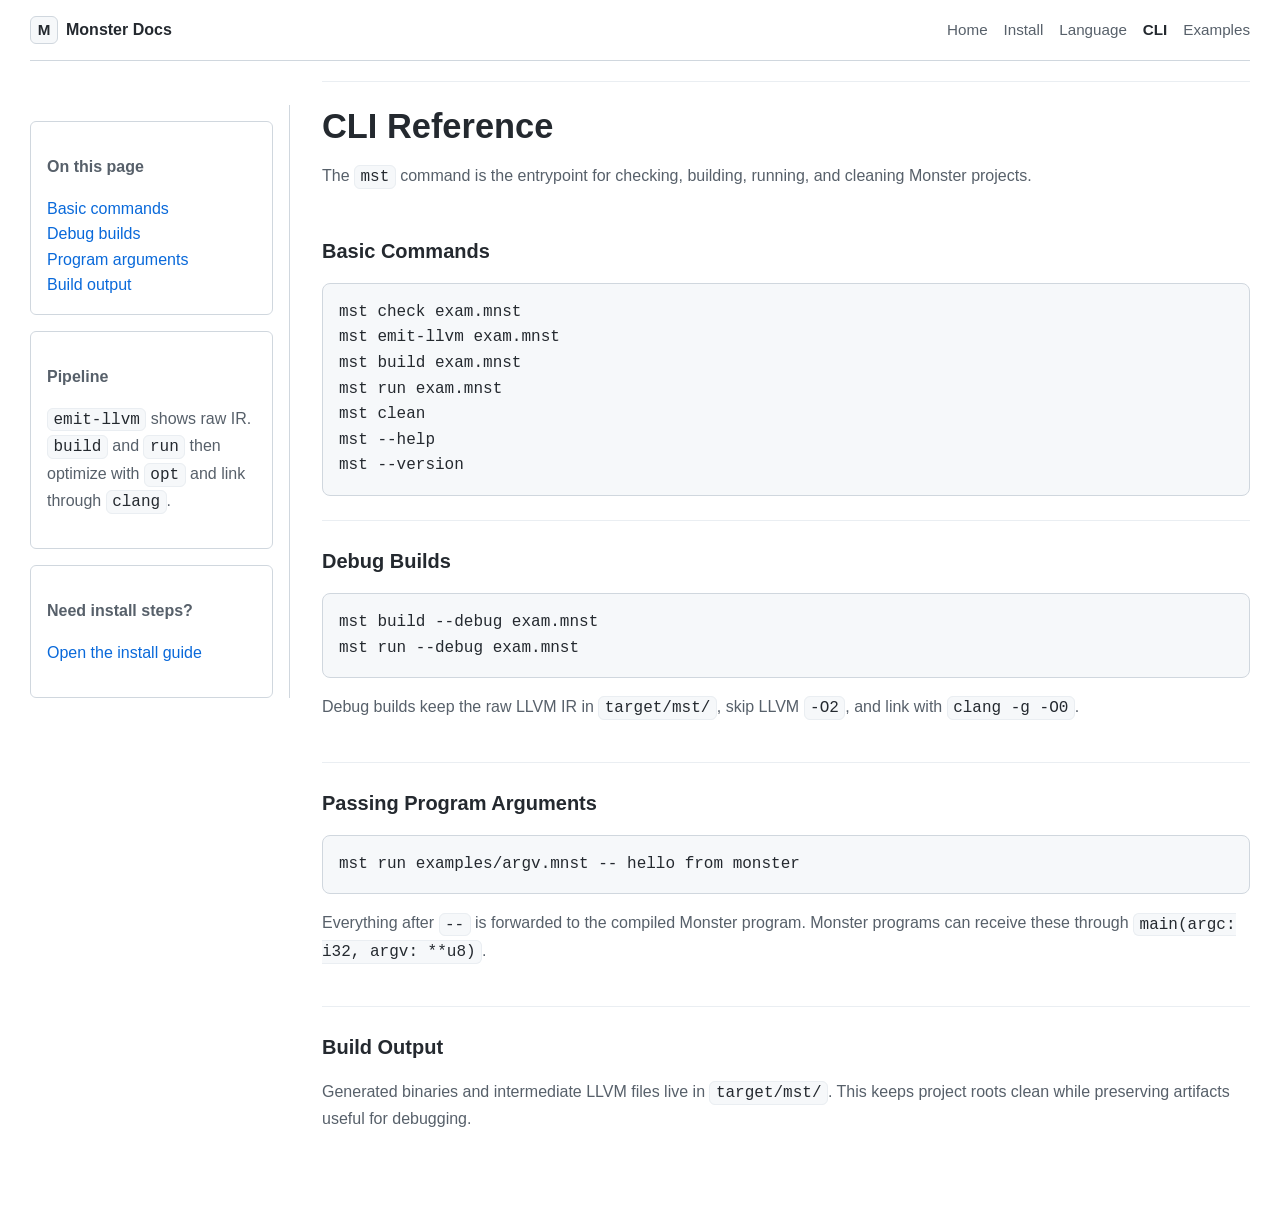
==== docs/cli.html @ 156e389d "Restyle docs to a rustdoc-inspired reference layout" ====
<!doctype html>
<html lang="en">
  <head>
    <meta charset="utf-8">
    <meta name="viewport" content="width=device-width, initial-scale=1">
    <title>CLI · Monster Docs</title>
    <link rel="stylesheet" href="./styles.css">
  </head>
  <body>
    <div class="site-shell">
      <header class="topbar">
        <a class="brand" href="./index.html">
          <span class="brand-mark">M</span>
          <span>Monster Docs</span>
        </a>
        <nav class="nav" aria-label="Primary">
          <a href="./index.html">Home</a>
          <a href="./install.html">Install</a>
          <a href="./language.html">Language</a>
          <a aria-current="page" href="./cli.html">CLI</a>
          <a href="./examples.html">Examples</a>
        </nav>
      </header>

      <main class="layout">
        <div>
          <section class="page-header">
            <h1>CLI Reference</h1>
            <p>The <code>mst</code> command is the entrypoint for checking, building, running, and cleaning Monster projects.</p>
          </section>

          <section class="section" id="basic">
            <h2>Basic Commands</h2>
            <pre><code>mst check exam.mnst
mst emit-llvm exam.mnst
mst build exam.mnst
mst run exam.mnst
mst clean
mst --help
mst --version</code></pre>
          </section>

          <section class="section" id="debug">
            <h2>Debug Builds</h2>
            <pre><code>mst build --debug exam.mnst
mst run --debug exam.mnst</code></pre>
            <p>
              Debug builds keep the raw LLVM IR in <code>target/mst/</code>, skip LLVM <code>-O2</code>,
              and link with <code>clang -g -O0</code>.
            </p>
          </section>

          <section class="section" id="args">
            <h2>Passing Program Arguments</h2>
            <pre><code>mst run examples/argv.mnst -- hello from monster</code></pre>
            <p>
              Everything after <code>--</code> is forwarded to the compiled Monster program. Monster
              programs can receive these through <code>main(argc: i32, argv: **u8)</code>.
            </p>
          </section>

          <section class="section" id="output">
            <h2>Build Output</h2>
            <p>
              Generated binaries and intermediate LLVM files live in <code>target/mst/</code>.
              This keeps project roots clean while preserving artifacts useful for debugging.
            </p>
          </section>
        </div>

        <aside class="sidebar">
          <div class="note">
            <p><strong>On this page</strong></p>
            <ul class="toc-list">
              <li><a href="#basic">Basic commands</a></li>
              <li><a href="#debug">Debug builds</a></li>
              <li><a href="#args">Program arguments</a></li>
              <li><a href="#output">Build output</a></li>
            </ul>
          </div>
          <div class="note">
            <p><strong>Pipeline</strong></p>
            <p><code>emit-llvm</code> shows raw IR. <code>build</code> and <code>run</code> then optimize with <code>opt</code> and link through <code>clang</code>.</p>
          </div>
          <div class="note">
            <p><strong>Need install steps?</strong></p>
            <p><a href="./install.html">Open the install guide</a></p>
          </div>
        </aside>
      </main>
    </div>
  </body>
</html>
---- docs/styles.css ----
:root {
  --bg: #ffffff;
  --text: #24292f;
  --muted: #57606a;
  --line: #d0d7de;
  --line-soft: #eaeef2;
  --link: #0969da;
  --surface: #f6f8fa;
  --code-bg: #f6f8fa;
  --code-text: #24292f;
}

* {
  box-sizing: border-box;
}

html {
  scroll-behavior: smooth;
}

body {
  margin: 0;
  background: var(--bg);
  color: var(--text);
  font-family: -apple-system, BlinkMacSystemFont, "Segoe UI", Helvetica, Arial, sans-serif;
  line-height: 1.6;
}

a {
  color: var(--link);
  text-decoration: none;
}

a:hover {
  text-decoration: underline;
}

code,
pre {
  font-family: ui-monospace, SFMono-Regular, SFMono-Regular, Menlo, Consolas, "Liberation Mono", monospace;
}

code {
  padding: 0.12rem 0.34rem;
  background: var(--code-bg);
  border: 1px solid var(--line-soft);
  border-radius: 6px;
  color: var(--code-text);
}

pre {
  margin: 1rem 0 0;
  padding: 1rem;
  overflow-x: auto;
  background: var(--code-bg);
  border: 1px solid var(--line);
  border-radius: 8px;
  color: var(--code-text);
}

pre code {
  padding: 0;
  border: 0;
  background: transparent;
}

.site-shell {
  width: min(1220px, calc(100% - 2rem));
  margin: 0 auto;
  padding: 0 0 3rem;
}

.topbar {
  display: flex;
  flex-wrap: wrap;
  align-items: center;
  justify-content: space-between;
  gap: 1rem;
  padding: 1rem 0;
  border-bottom: 1px solid var(--line);
}

.brand {
  display: inline-flex;
  align-items: center;
  gap: 0.5rem;
  color: var(--text);
  font-weight: 600;
}

.brand-mark {
  display: inline-flex;
  align-items: center;
  justify-content: center;
  width: 1.75rem;
  height: 1.75rem;
  border: 1px solid var(--line);
  border-radius: 6px;
  background: var(--surface);
  font-size: 0.95rem;
}

.nav {
  display: flex;
  flex-wrap: wrap;
  gap: 1rem;
}

.nav a {
  color: var(--muted);
  font-size: 0.95rem;
}

.nav a[aria-current="page"] {
  color: var(--text);
  font-weight: 600;
}

.page-header,
.section {
  margin-top: 0;
  padding: 1.5rem 0;
  border: 0;
  border-top: 1px solid var(--line-soft);
  background: transparent;
}

.note,
.card,
.feature {
  margin-top: 1rem;
  padding: 1rem;
  border: 1px solid var(--line);
  border-radius: 6px;
  background: #fff;
}

.page-header h1 {
  margin: 0;
  font-size: 2.15rem;
  line-height: 1.2;
}

.page-header p,
.section p,
.section li,
.card p,
.feature p,
.note p {
  color: var(--muted);
}

.eyebrow {
  display: inline-block;
  margin-bottom: 0.75rem;
  color: var(--muted);
  font-size: 0.9rem;
  font-weight: 600;
  text-transform: uppercase;
  letter-spacing: 0.04em;
}

.section h2 {
  margin: 0;
  font-size: 1.25rem;
}

.panel-list,
.feature-grid,
.card-grid,
.doc-grid,
.link-list,
.toc-list {
  margin: 0;
  padding: 0;
  list-style: none;
}

.panel-list li,
.link-list li,
.toc-list li {
  color: var(--muted);
}

.doc-grid,
.feature-grid,
.card-grid {
  display: grid;
  gap: 1rem;
  grid-template-columns: repeat(auto-fit, minmax(220px, 1fr));
}

.card,
.feature {
  margin-top: 0;
}

.layout {
  display: grid;
  grid-template-columns: 260px minmax(0, 1fr);
  gap: 2rem;
  margin-top: 1.25rem;
}

.layout > :first-child {
  grid-column: 2;
}

.layout > .sidebar {
  grid-column: 1;
  grid-row: 1;
}

.sidebar {
  position: sticky;
  top: 1rem;
  align-self: start;
  margin-top: 1.5rem;
  padding-right: 1rem;
  border-right: 1px solid var(--line);
}

.section h3 {
  margin: 1.2rem 0 0;
  font-size: 1rem;
}

.section h3:first-of-type {
  margin-top: 0.8rem;
}

.section ul,
.section ol {
  margin: 0.75rem 0 0;
  padding-left: 1.2rem;
}

.section:first-of-type,
.page-header + .section {
  border-top: 0;
  padding-top: 0.25rem;
}

.section table {
  width: 100%;
  margin-top: 1rem;
  border-collapse: collapse;
}

.section th,
.section td {
  padding: 0.65rem 0.75rem;
  border: 1px solid var(--line);
  text-align: left;
  vertical-align: top;
}

.section th {
  background: var(--surface);
  font-weight: 600;
}

.muted {
  color: var(--muted);
}

.footer {
  margin-top: 2rem;
  padding-top: 1rem;
  color: var(--muted);
  border-top: 1px solid var(--line);
}

@media (max-width: 920px) {
  .layout {
    grid-template-columns: 1fr;
  }

  .layout > :first-child,
  .layout > .sidebar {
    grid-column: auto;
    grid-row: auto;
  }

  .sidebar {
    position: static;
    padding-right: 0;
    border-right: 0;
  }
}

@media (max-width: 640px) {
  .site-shell {
    width: min(100% - 1rem, 1220px);
  }

  .page-header h1 {
    font-size: 1.6rem;
  }

  .page-header,
  .section,
  .note,
  .card,
  .feature {
    padding: 1rem;
  }
}
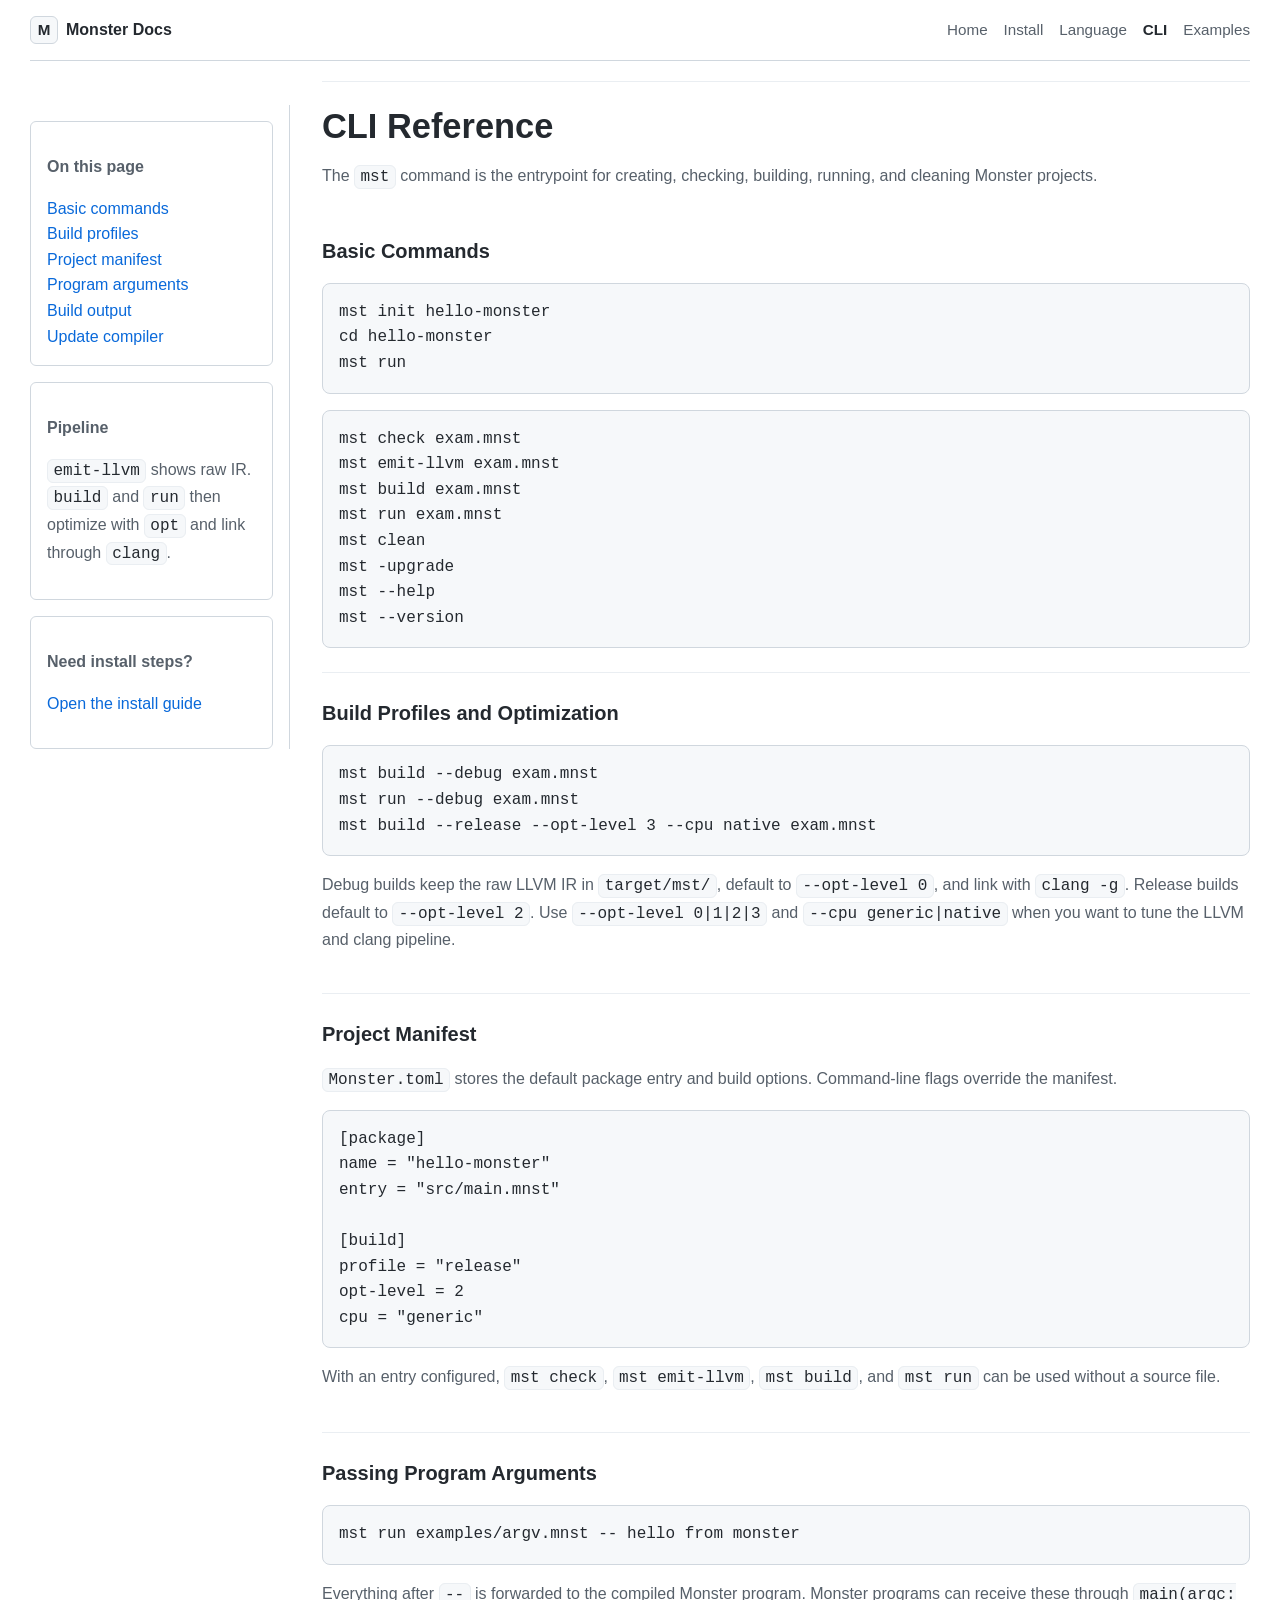
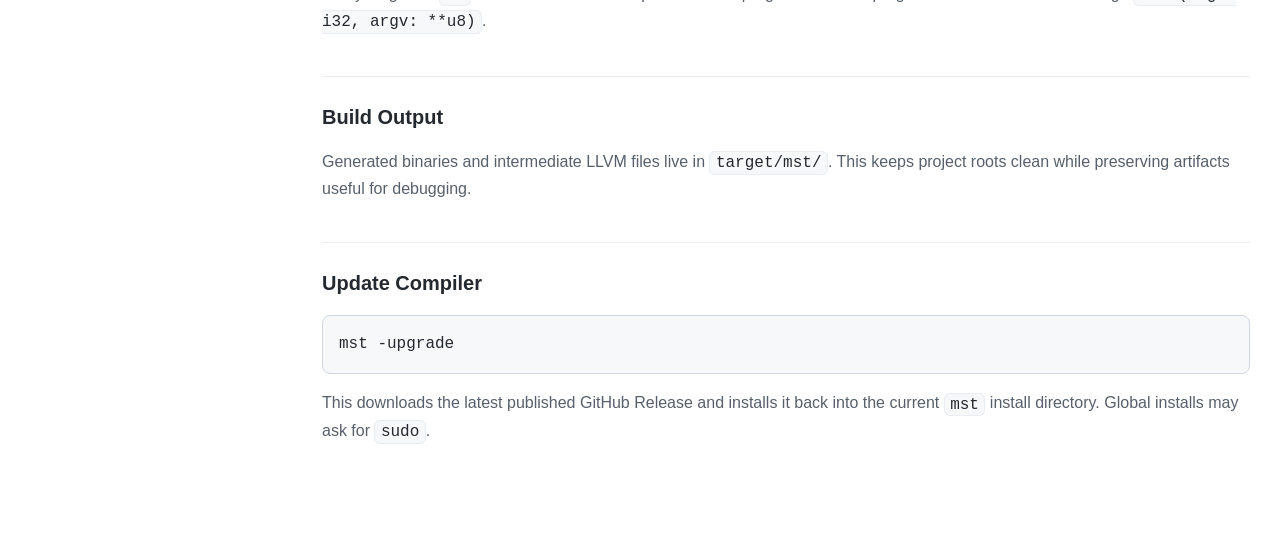
==== commit 97d45363: "Add project manifests and init command" ====
--- a/docs/cli.html
+++ b/docs/cli.html
@@ -26,27 +26,54 @@
         <div>
           <section class="page-header">
             <h1>CLI Reference</h1>
-            <p>The <code>mst</code> command is the entrypoint for checking, building, running, and cleaning Monster projects.</p>
+            <p>The <code>mst</code> command is the entrypoint for creating, checking, building, running, and cleaning Monster projects.</p>
           </section>
 
           <section class="section" id="basic">
             <h2>Basic Commands</h2>
+            <pre><code>mst init hello-monster
+cd hello-monster
+mst run</code></pre>
             <pre><code>mst check exam.mnst
 mst emit-llvm exam.mnst
 mst build exam.mnst
 mst run exam.mnst
 mst clean
+mst -upgrade
 mst --help
 mst --version</code></pre>
           </section>
 
           <section class="section" id="debug">
-            <h2>Debug Builds</h2>
+            <h2>Build Profiles and Optimization</h2>
             <pre><code>mst build --debug exam.mnst
-mst run --debug exam.mnst</code></pre>
+mst run --debug exam.mnst
+mst build --release --opt-level 3 --cpu native exam.mnst</code></pre>
             <p>
-              Debug builds keep the raw LLVM IR in <code>target/mst/</code>, skip LLVM <code>-O2</code>,
-              and link with <code>clang -g -O0</code>.
+              Debug builds keep the raw LLVM IR in <code>target/mst/</code>, default to <code>--opt-level 0</code>,
+              and link with <code>clang -g</code>. Release builds default to <code>--opt-level 2</code>.
+              Use <code>--opt-level 0|1|2|3</code> and <code>--cpu generic|native</code> when you want
+              to tune the LLVM and clang pipeline.
+            </p>
+          </section>
+
+          <section class="section" id="manifest">
+            <h2>Project Manifest</h2>
+            <p>
+              <code>Monster.toml</code> stores the default package entry and build options. Command-line
+              flags override the manifest.
+            </p>
+            <pre><code>[package]
+name = "hello-monster"
+entry = "src/main.mnst"
+
+[build]
+profile = "release"
+opt-level = 2
+cpu = "generic"</code></pre>
+            <p>
+              With an entry configured, <code>mst check</code>, <code>mst emit-llvm</code>,
+              <code>mst build</code>, and <code>mst run</code> can be used without a source file.
             </p>
           </section>
 
@@ -66,6 +93,15 @@
               This keeps project roots clean while preserving artifacts useful for debugging.
             </p>
           </section>
+
+          <section class="section" id="upgrade">
+            <h2>Update Compiler</h2>
+            <pre><code>mst -upgrade</code></pre>
+            <p>
+              This downloads the latest published GitHub Release and installs it back into the
+              current <code>mst</code> install directory. Global installs may ask for <code>sudo</code>.
+            </p>
+          </section>
         </div>
 
         <aside class="sidebar">
@@ -73,9 +109,11 @@
             <p><strong>On this page</strong></p>
             <ul class="toc-list">
               <li><a href="#basic">Basic commands</a></li>
-              <li><a href="#debug">Debug builds</a></li>
+              <li><a href="#debug">Build profiles</a></li>
+              <li><a href="#manifest">Project manifest</a></li>
               <li><a href="#args">Program arguments</a></li>
               <li><a href="#output">Build output</a></li>
+              <li><a href="#upgrade">Update compiler</a></li>
             </ul>
           </div>
           <div class="note">
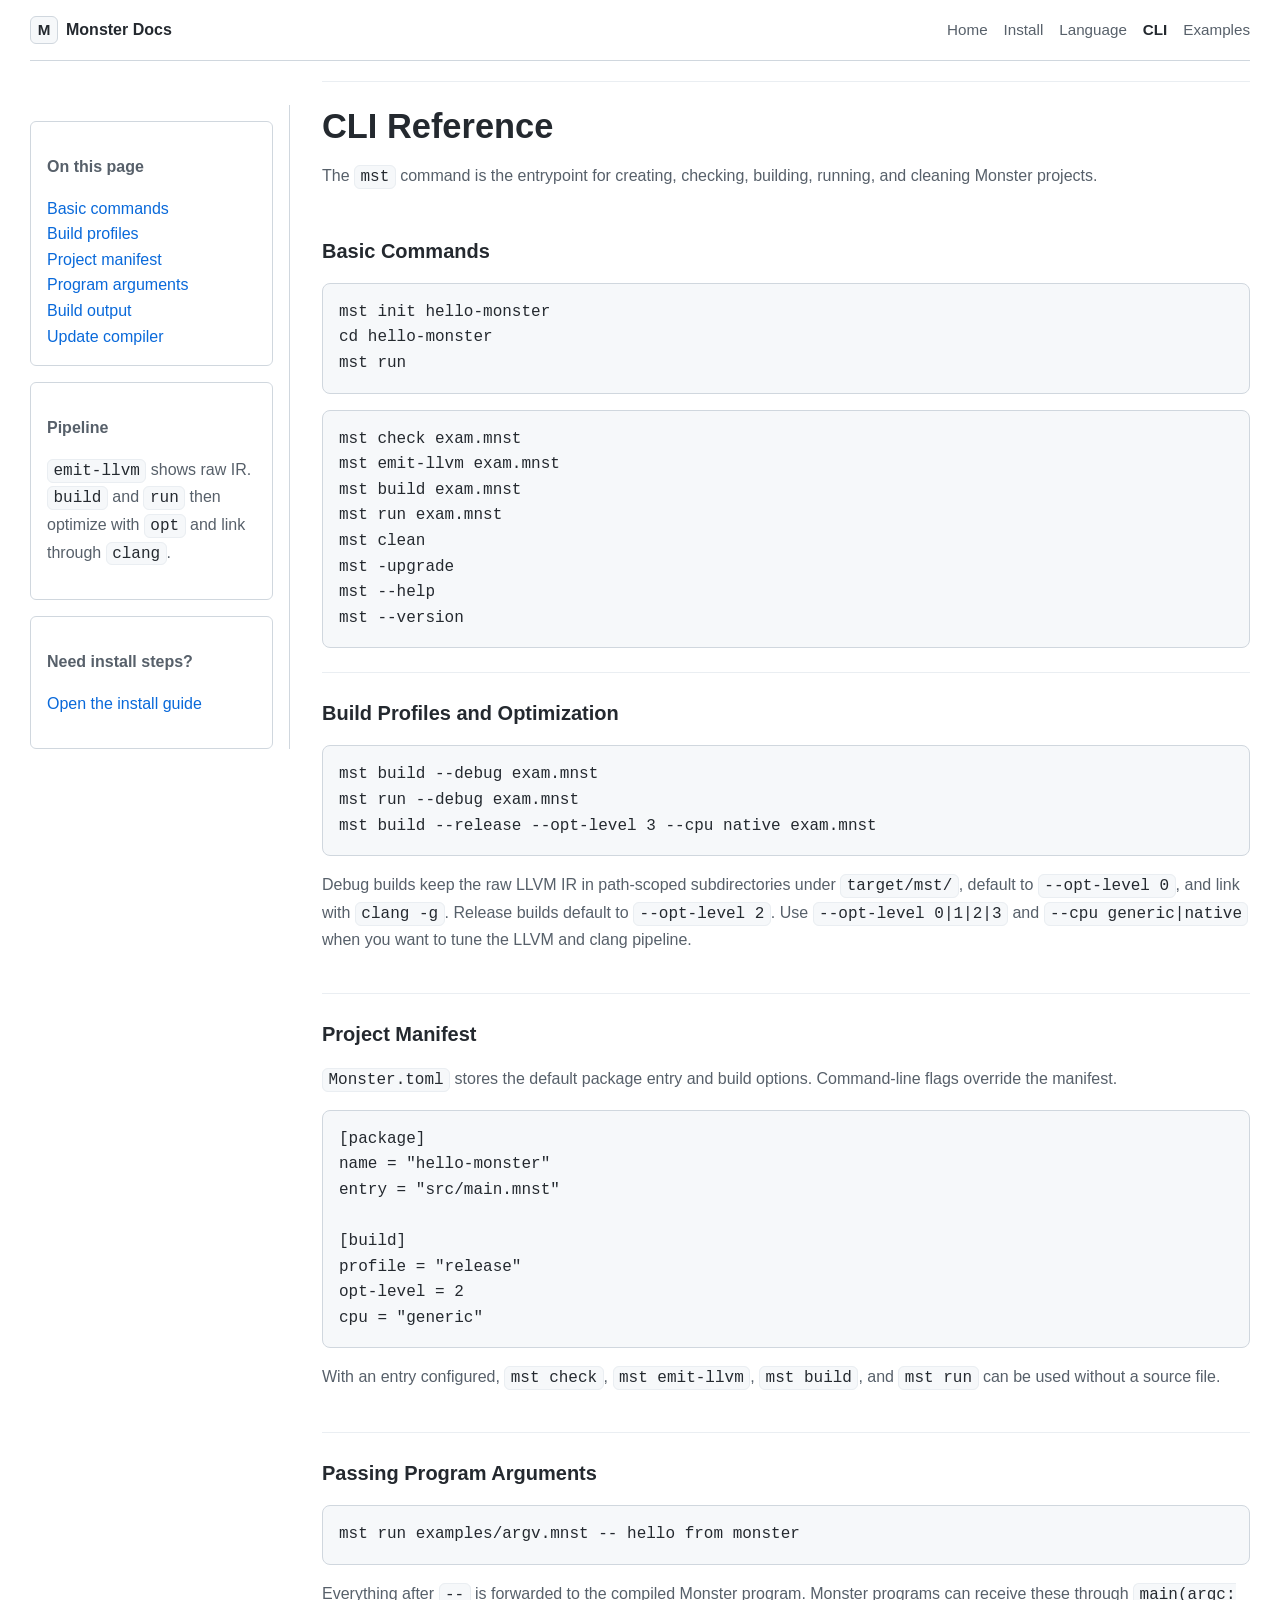
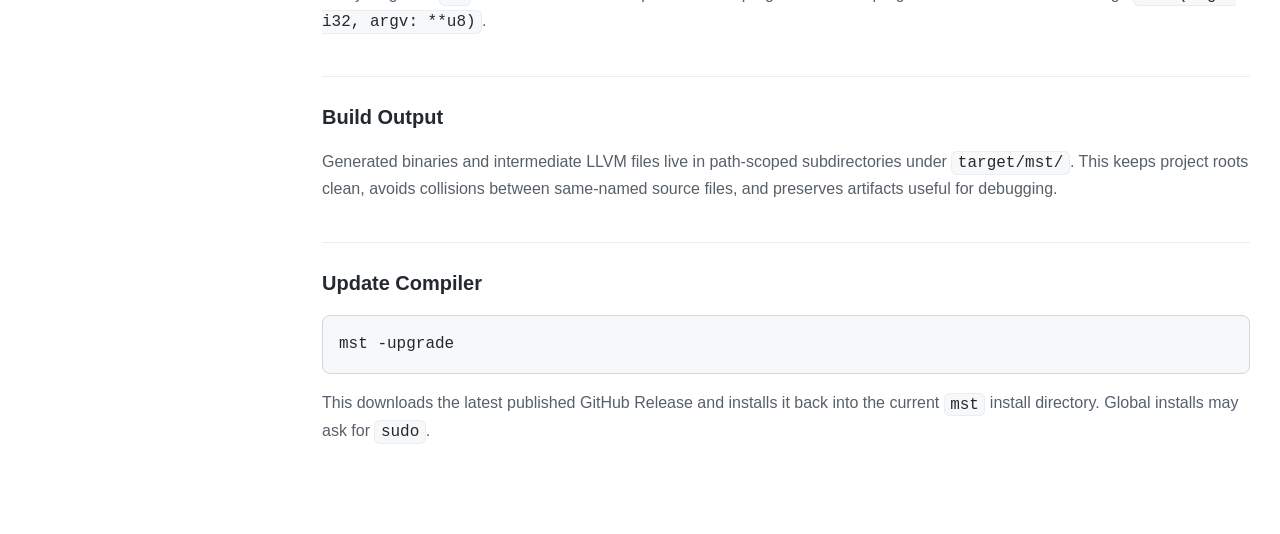
==== commit 55071171: "Refactor build pipeline and add slice parsing std helpers" ====
--- a/docs/cli.html
+++ b/docs/cli.html
@@ -50,7 +50,7 @@
 mst run --debug exam.mnst
 mst build --release --opt-level 3 --cpu native exam.mnst</code></pre>
             <p>
-              Debug builds keep the raw LLVM IR in <code>target/mst/</code>, default to <code>--opt-level 0</code>,
+              Debug builds keep the raw LLVM IR in path-scoped subdirectories under <code>target/mst/</code>, default to <code>--opt-level 0</code>,
               and link with <code>clang -g</code>. Release builds default to <code>--opt-level 2</code>.
               Use <code>--opt-level 0|1|2|3</code> and <code>--cpu generic|native</code> when you want
               to tune the LLVM and clang pipeline.
@@ -89,8 +89,8 @@
           <section class="section" id="output">
             <h2>Build Output</h2>
             <p>
-              Generated binaries and intermediate LLVM files live in <code>target/mst/</code>.
-              This keeps project roots clean while preserving artifacts useful for debugging.
+              Generated binaries and intermediate LLVM files live in path-scoped subdirectories under <code>target/mst/</code>.
+              This keeps project roots clean, avoids collisions between same-named source files, and preserves artifacts useful for debugging.
             </p>
           </section>
 
